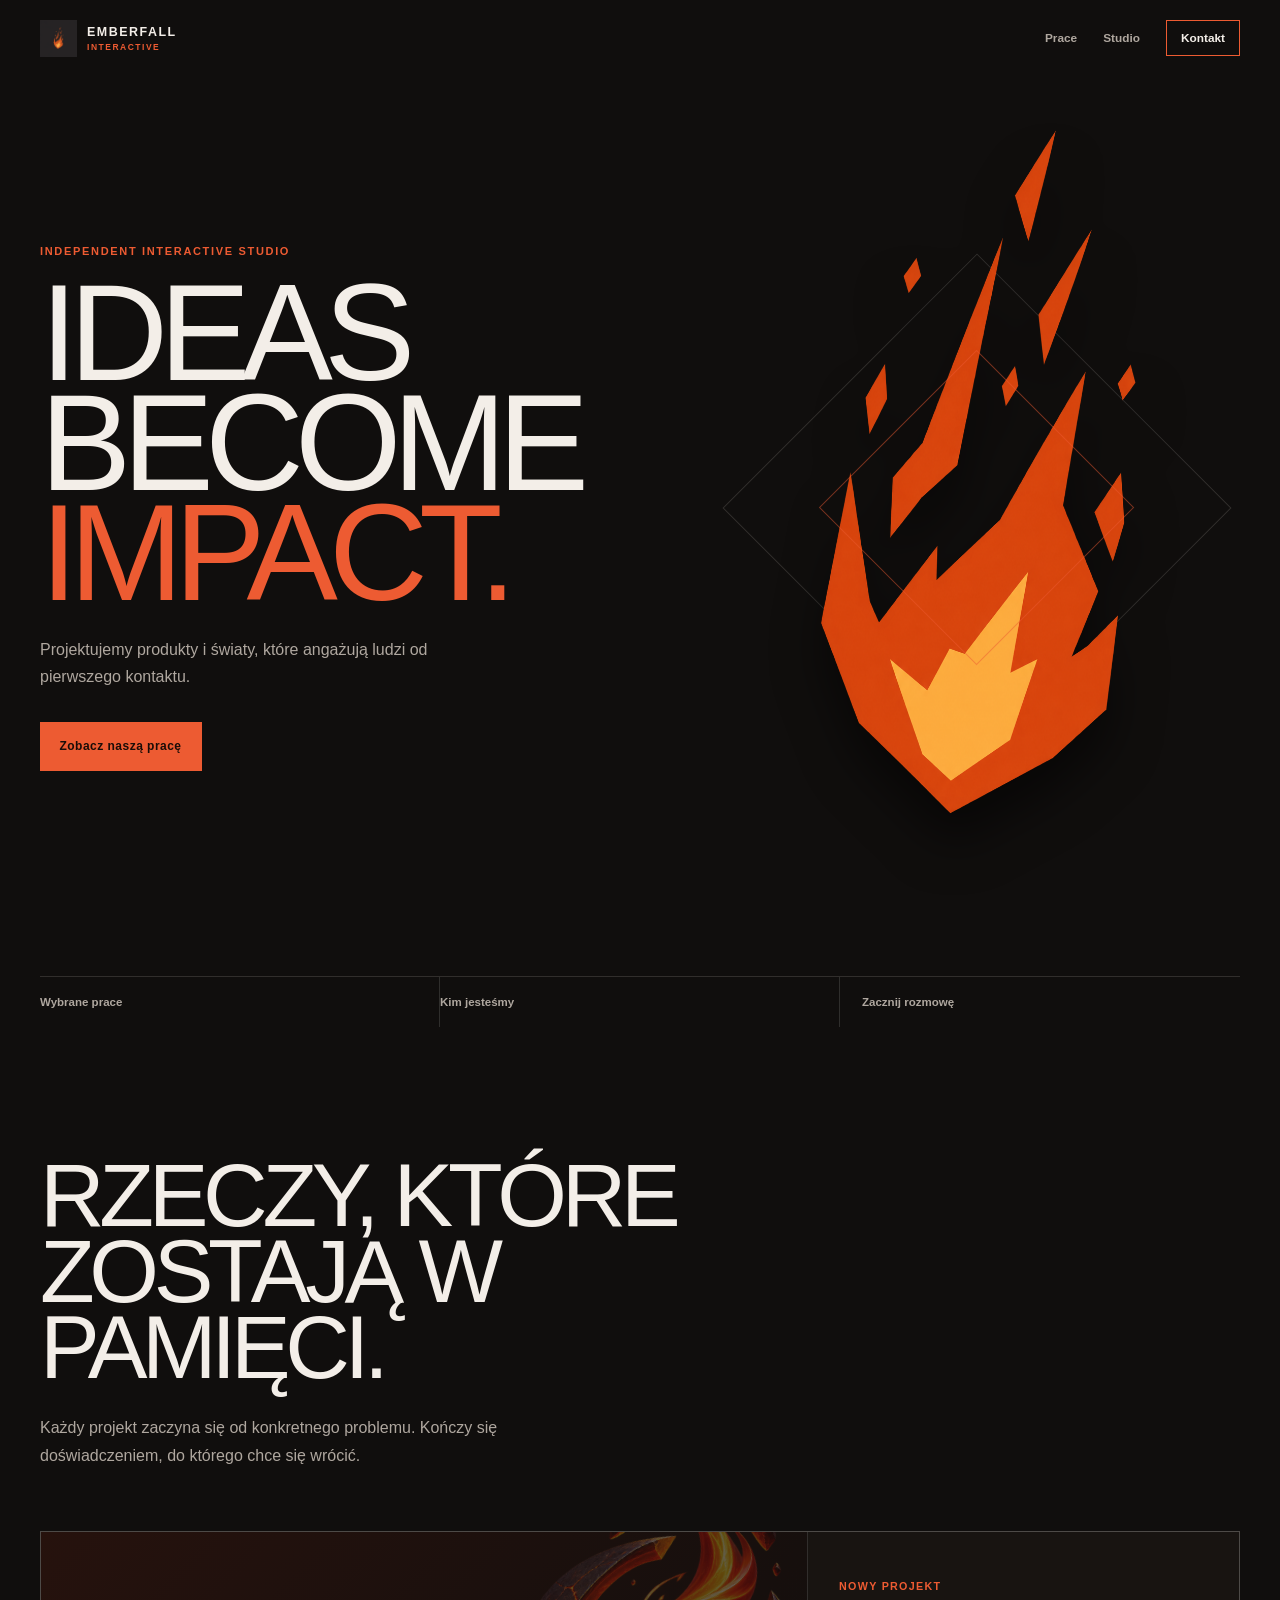
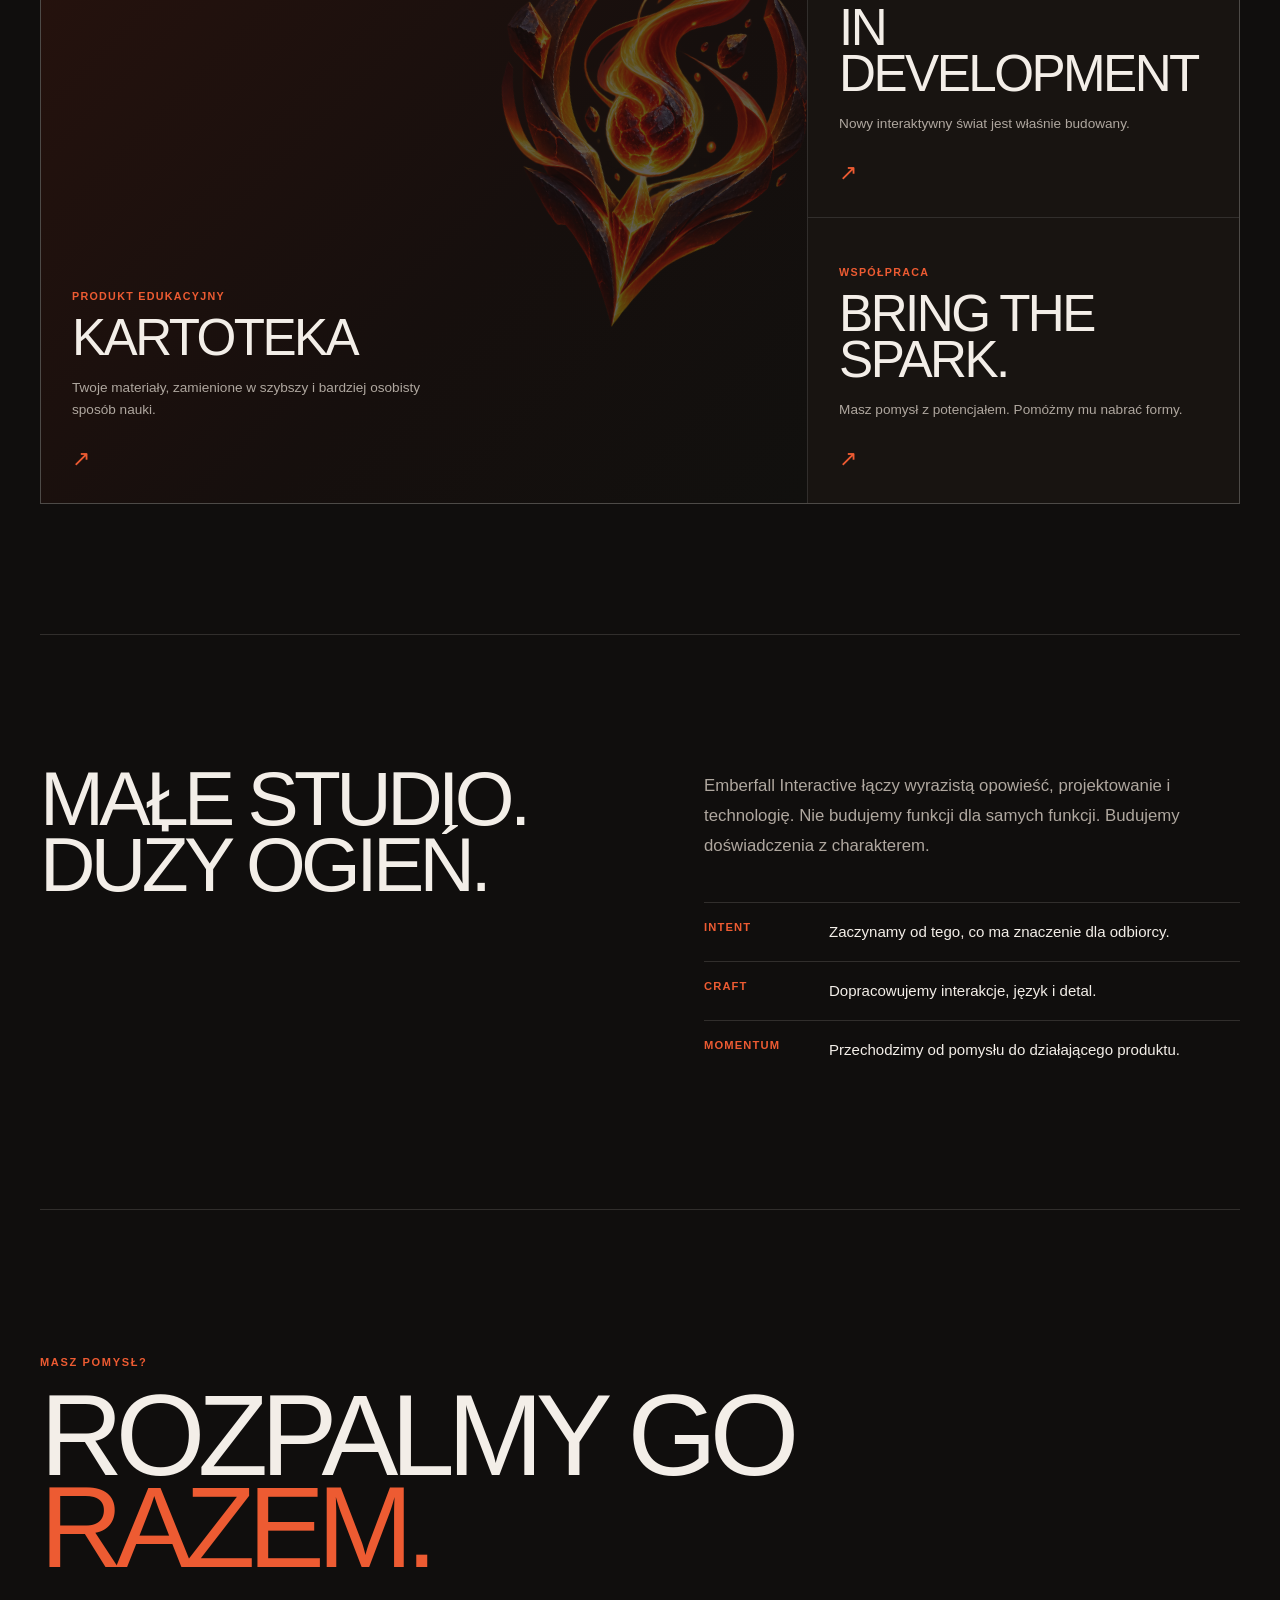
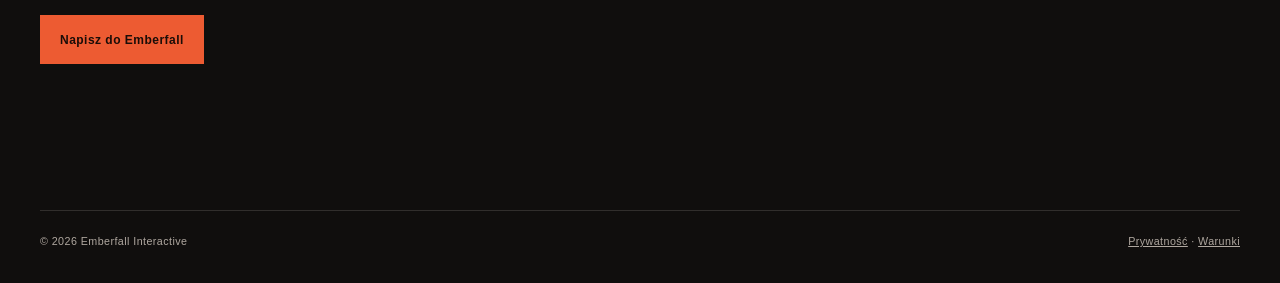
==== index.html @ d1131385 "Initial Emberfall Interactive landing page" ====
<!doctype html>
<html lang="pl">
<head>
  <meta charset="utf-8">
  <meta name="viewport" content="width=device-width, initial-scale=1">
  <meta name="theme-color" content="#100e0d">
  <meta name="description" content="Emberfall Interactive tworzy wyraziste produkty i interaktywne światy.">
  <title>Emberfall Interactive | Studio interaktywne</title>
  <link rel="icon" href="assets/emberfall-logo-clean.png">
  <style>
    :root{--canvas:#100e0d;--surface:#181411;--ink:#f3eee8;--quiet:#afa79f;--ember:#ed5b32;--line:rgba(243,238,232,.14);--display:Impact,"Arial Narrow",Arial,sans-serif;--body:Arial,Helvetica,sans-serif}*{box-sizing:border-box}html{scroll-behavior:smooth}body{margin:0;background:var(--canvas);color:var(--ink);font-family:var(--body);overflow-x:hidden}a{color:inherit}.shell{width:min(1200px,calc(100% - 48px));margin-inline:auto}.skip{position:absolute;left:-999px}.skip:focus{left:20px;top:20px;z-index:5;background:var(--ink);color:var(--canvas);padding:12px}
    .site-header{height:76px;display:flex;align-items:center;justify-content:space-between}.brand{display:flex;align-items:center;gap:10px;text-decoration:none;font-size:.78rem;font-weight:800;letter-spacing:.12em}.brand img{height:37px;width:37px;object-fit:contain;mix-blend-mode:screen}.brand small{display:block;color:var(--ember);font-size:.53rem;letter-spacing:.18em;margin-top:3px}.nav{display:flex;align-items:center;gap:26px}.nav a{font-size:.74rem;font-weight:700;text-decoration:none;color:var(--quiet)}.nav .contact-link{color:var(--ink);border:1px solid var(--ember);padding:10px 14px;transition:background .2s,color .2s}.nav .contact-link:hover{background:var(--ember);color:var(--canvas)}
    .hero{min-height:calc(100dvh - 76px);display:grid;grid-template-columns:1.1fr .9fr;gap:30px;align-items:center;padding:42px 0 78px}.kicker{font-size:.69rem;letter-spacing:.15em;text-transform:uppercase;color:var(--ember);font-weight:800;margin:0 0 21px}.hero h1{font:400 clamp(4.4rem,10.7vw,9.9rem)/.8 var(--display);letter-spacing:-.065em;text-transform:uppercase;margin:0;max-width:800px}.hero h1 span{color:var(--ember);display:block}.hero-copy{max-width:410px;color:var(--quiet);font-size:1rem;line-height:1.7;margin:29px 0 0}.button{display:inline-flex;align-items:center;justify-content:center;min-height:49px;margin-top:31px;padding:0 20px;background:var(--ember);color:#1a0d08;text-decoration:none;font-size:.75rem;font-weight:800;letter-spacing:.04em;transition:transform .2s,background .2s}.button:hover{background:#ff744a;transform:translateY(-2px)}.button:active{transform:translateY(1px)}
    .hero-mark{position:relative;min-height:520px;display:grid;place-items:center}.hero-mark:before,.hero-mark:after{content:"";position:absolute;border:1px solid var(--line);width:68%;aspect-ratio:1;transform:rotate(45deg)}.hero-mark:after{width:42%;border-color:rgba(237,91,50,.48)}.hero-mark img{position:relative;width:min(100%,520px);filter:drop-shadow(0 32px 24px rgba(0,0,0,.5));animation:lift 5s ease-in-out infinite}.index{border-top:1px solid var(--line);display:grid;grid-template-columns:repeat(3,1fr)}.index a{padding:19px 0;text-decoration:none;color:var(--quiet);font-size:.72rem;font-weight:700;border-right:1px solid var(--line);transition:color .2s}.index a:last-child{border:0;padding-left:22px}.index a:hover{color:var(--ember)}
    section{padding:130px 0}.heading{max-width:760px}.heading h2{font:400 clamp(3.5rem,7vw,7.3rem)/.85 var(--display);letter-spacing:-.06em;text-transform:uppercase;margin:0}.heading p{color:var(--quiet);font-size:1rem;line-height:1.7;max-width:480px;margin:29px 0 0}.work-grid{display:grid;grid-template-columns:1.28fr .72fr;gap:1px;background:var(--line);margin-top:62px;border:1px solid var(--line)}.project{background:var(--surface);min-height:285px;padding:31px;display:flex;flex-direction:column;justify-content:flex-end;text-decoration:none;transition:background .28s,color .28s}.project:first-child{min-height:570px;background:linear-gradient(135deg,#26120d 0%,#160f0d 58%,#11100e 100%);grid-row:span 2;position:relative;overflow:hidden}.project:first-child:before{content:"";position:absolute;width:520px;height:520px;right:-110px;top:-100px;background:url('assets/emberfall-mark.png') center/contain no-repeat;opacity:.32;transform:rotate(11deg)}.project:hover{background:#2a1711}.project>*{position:relative}.project-type{font-size:.67rem;text-transform:uppercase;letter-spacing:.12em;color:var(--ember);font-weight:800}.project h3{font:400 clamp(2.1rem,4vw,4.4rem)/.9 var(--display);letter-spacing:-.05em;text-transform:uppercase;margin:13px 0 0}.project p{max-width:360px;color:var(--quiet);line-height:1.6;font-size:.85rem;margin:16px 0 0}.project .arrow{color:var(--ember);font-size:1.4rem;margin-top:24px}
    .studio{border-top:1px solid var(--line);border-bottom:1px solid var(--line);display:grid;grid-template-columns:1fr 1fr;gap:10vw;align-items:start}.studio h2{font:400 clamp(3.2rem,6vw,6.4rem)/.86 var(--display);letter-spacing:-.06em;text-transform:uppercase;margin:0}.studio-copy{color:var(--quiet);font-size:1.05rem;line-height:1.78;margin:6px 0 42px}.principles{display:grid;gap:0}.principle{border-top:1px solid var(--line);padding:18px 0;display:grid;grid-template-columns:105px 1fr;gap:20px}.principle strong{color:var(--ember);font-size:.7rem;letter-spacing:.1em;text-transform:uppercase}.principle span{font-size:.94rem;line-height:1.45}.contact{padding:146px 0;text-align:left}.contact h2{font:400 clamp(4rem,9vw,9rem)/.8 var(--display);letter-spacing:-.065em;text-transform:uppercase;max-width:960px;margin:0}.contact h2 span{color:var(--ember)}.contact .button{margin-top:42px}.footer{border-top:1px solid var(--line);display:flex;justify-content:space-between;gap:20px;padding:24px 0 36px;color:var(--quiet);font-size:.67rem;letter-spacing:.04em}
    .reveal{opacity:0;transform:translateY(20px);animation:reveal .7s cubic-bezier(.16,1,.3,1) forwards}.reveal.delay{animation-delay:.14s}.reveal.delay-2{animation-delay:.28s}@keyframes reveal{to{opacity:1;transform:none}}@keyframes lift{50%{transform:translateY(-13px)}}@media(prefers-reduced-motion:reduce){html{scroll-behavior:auto}.reveal{animation:none;opacity:1;transform:none}.hero-mark img{animation:none}.button,.project,.nav .contact-link{transition:none}}@media(max-width:760px){.shell{width:min(100% - 32px,1200px)}.nav a:not(.contact-link){display:none}.site-header{height:70px}.hero{grid-template-columns:1fr;padding:42px 0 54px}.hero h1{font-size:clamp(4.3rem,22vw,6.4rem)}.hero-mark{min-height:340px;grid-row:1}.hero-mark img{width:295px}.index{grid-template-columns:1fr}.index a{border-right:0;border-bottom:1px solid var(--line);padding:14px 0}.index a:last-child{padding-left:0;border-bottom:0}.work-grid,.studio{grid-template-columns:1fr}.project:first-child{min-height:420px;grid-row:auto}.project{min-height:270px}section{padding:82px 0}.heading h2{font-size:clamp(3.4rem,17vw,5.5rem)}.studio{gap:44px}.contact{padding:96px 0}.footer{flex-direction:column}.principle{grid-template-columns:88px 1fr;gap:12px}}
  </style>
</head>
<body>
  <a class="skip" href="#main">Przejdź do treści</a>
  <header class="shell site-header"><a class="brand" href="#top"><img src="assets/emberfall-logo-clean.png" alt="Emberfall Interactive"><span>EMBERFALL<small>INTERACTIVE</small></span></a><nav class="nav" aria-label="Główna nawigacja"><a href="#work">Prace</a><a href="#studio">Studio</a><a class="contact-link" href="#contact">Kontakt</a></nav></header>
  <main id="main">
    <div class="shell hero" id="top"><div><p class="kicker reveal">Independent interactive studio</p><h1 class="reveal delay">Ideas<br>become<span>impact.</span></h1><p class="hero-copy reveal delay-2">Projektujemy produkty i światy, które angażują ludzi od pierwszego kontaktu.</p><a class="button reveal delay-2" href="#work">Zobacz naszą pracę</a></div><div class="hero-mark" aria-hidden="true"><img src="assets/emberfall-logo-glow.png" alt=""></div></div>
    <nav class="shell index" aria-label="Skróty strony"><a href="#work">Wybrane prace</a><a href="#studio">Kim jesteśmy</a><a href="#contact">Zacznij rozmowę</a></nav>
    <section class="shell" id="work"><div class="heading"><h2>Rzeczy, które zostają w pamięci.</h2><p>Każdy projekt zaczyna się od konkretnego problemu. Kończy się doświadczeniem, do którego chce się wrócić.</p></div><div class="work-grid"><a class="project" href="https://github.com/Emberfall-Interactive/Kartoteka" target="_blank" rel="noreferrer"><span class="project-type">Produkt edukacyjny</span><h3>Kartoteka</h3><p>Twoje materiały, zamienione w szybszy i bardziej osobisty sposób nauki.</p><span class="arrow" aria-hidden="true">↗</span></a><a class="project" href="#contact"><span class="project-type">Nowy projekt</span><h3>In development</h3><p>Nowy interaktywny świat jest właśnie budowany.</p><span class="arrow" aria-hidden="true">↗</span></a><a class="project" href="#contact"><span class="project-type">Współpraca</span><h3>Bring the spark.</h3><p>Masz pomysł z potencjałem. Pomóżmy mu nabrać formy.</p><span class="arrow" aria-hidden="true">↗</span></a></div></section>
    <section class="shell studio" id="studio"><h2>Małe studio.<br>Duży ogień.</h2><div><p class="studio-copy">Emberfall Interactive łączy wyrazistą opowieść, projektowanie i technologię. Nie budujemy funkcji dla samych funkcji. Budujemy doświadczenia z charakterem.</p><div class="principles"><div class="principle"><strong>Intent</strong><span>Zaczynamy od tego, co ma znaczenie dla odbiorcy.</span></div><div class="principle"><strong>Craft</strong><span>Dopracowujemy interakcje, język i detal.</span></div><div class="principle"><strong>Momentum</strong><span>Przechodzimy od pomysłu do działającego produktu.</span></div></div></div></section>
    <section class="shell contact" id="contact"><p class="kicker">Masz pomysł?</p><h2>Rozpalmy go <span>razem.</span></h2><a class="button" href="mailto:hello@emberfallinteractive.com">Napisz do Emberfall</a></section>
  </main>
  <footer class="shell footer"><span>© 2026 Emberfall Interactive</span><span><a href="/privacy.html">Prywatność</a> · <a href="/terms.html">Warunki</a></span></footer>
</body>
</html>
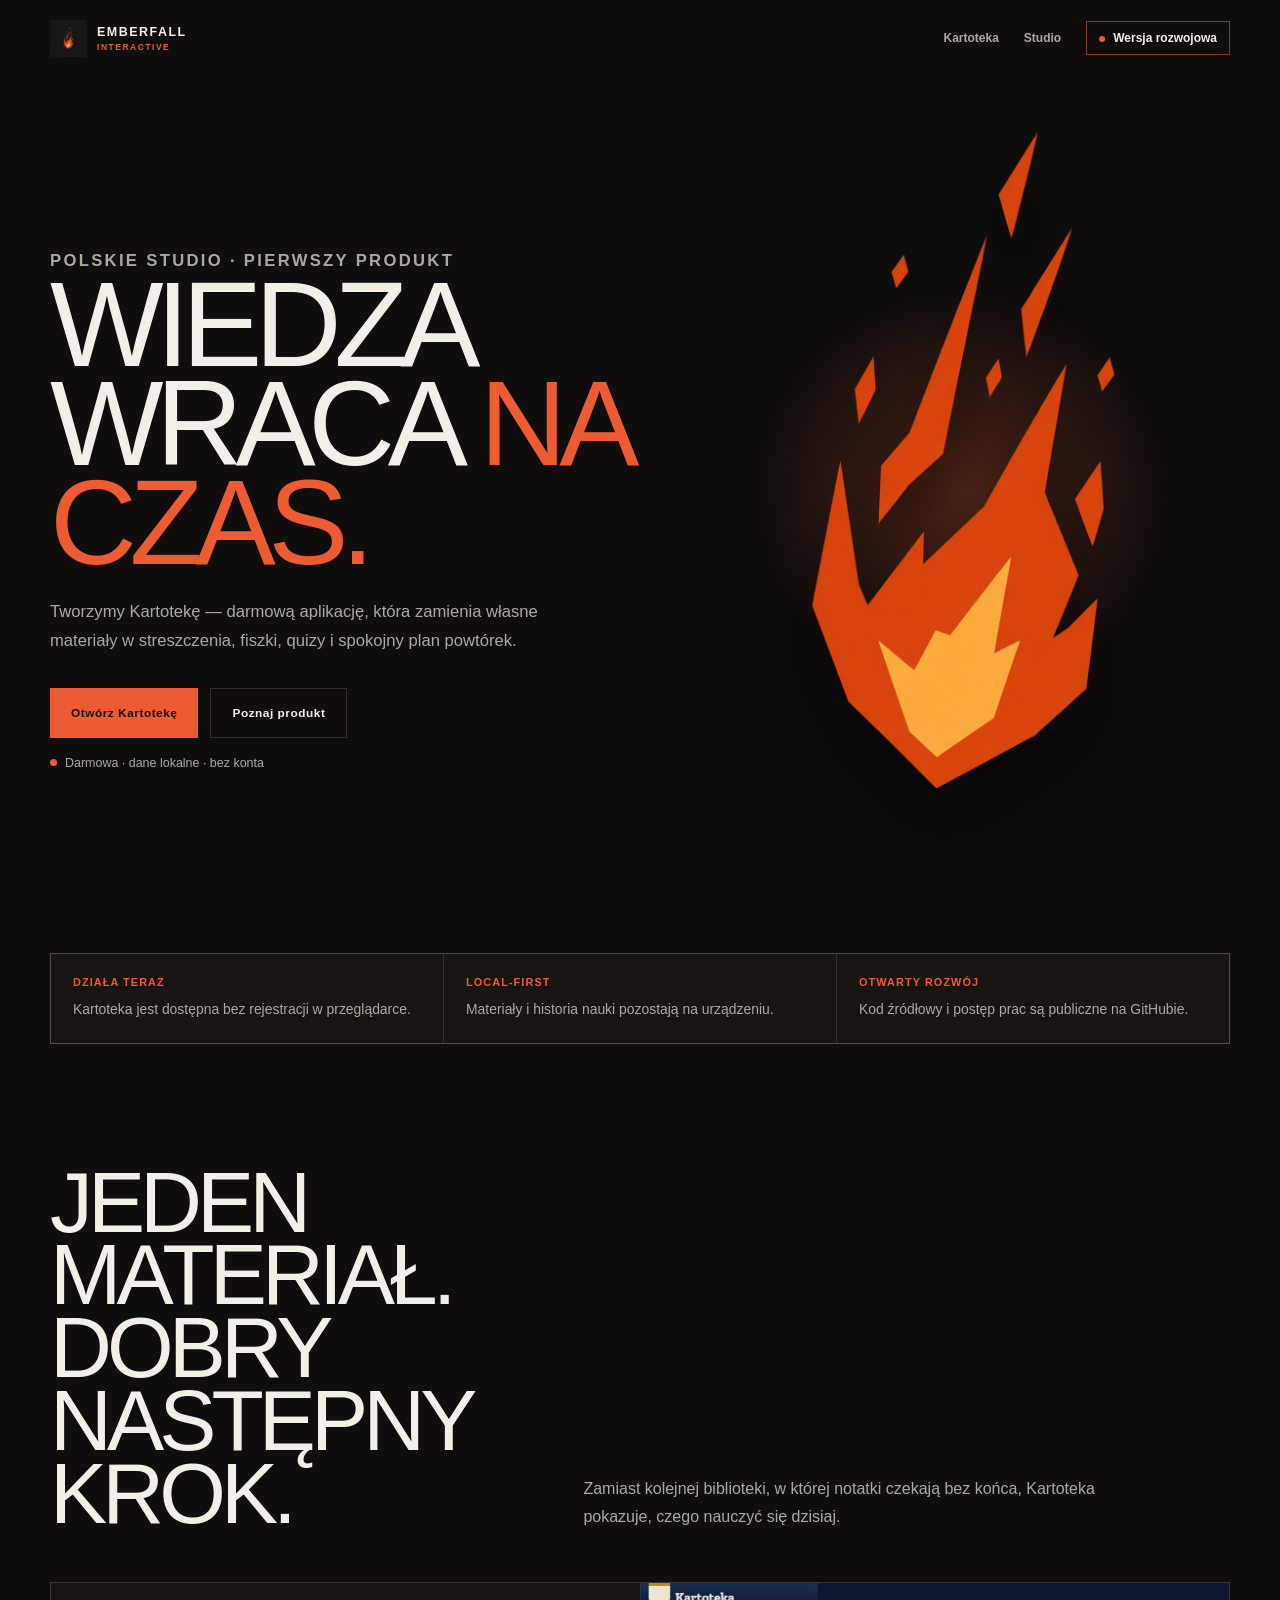
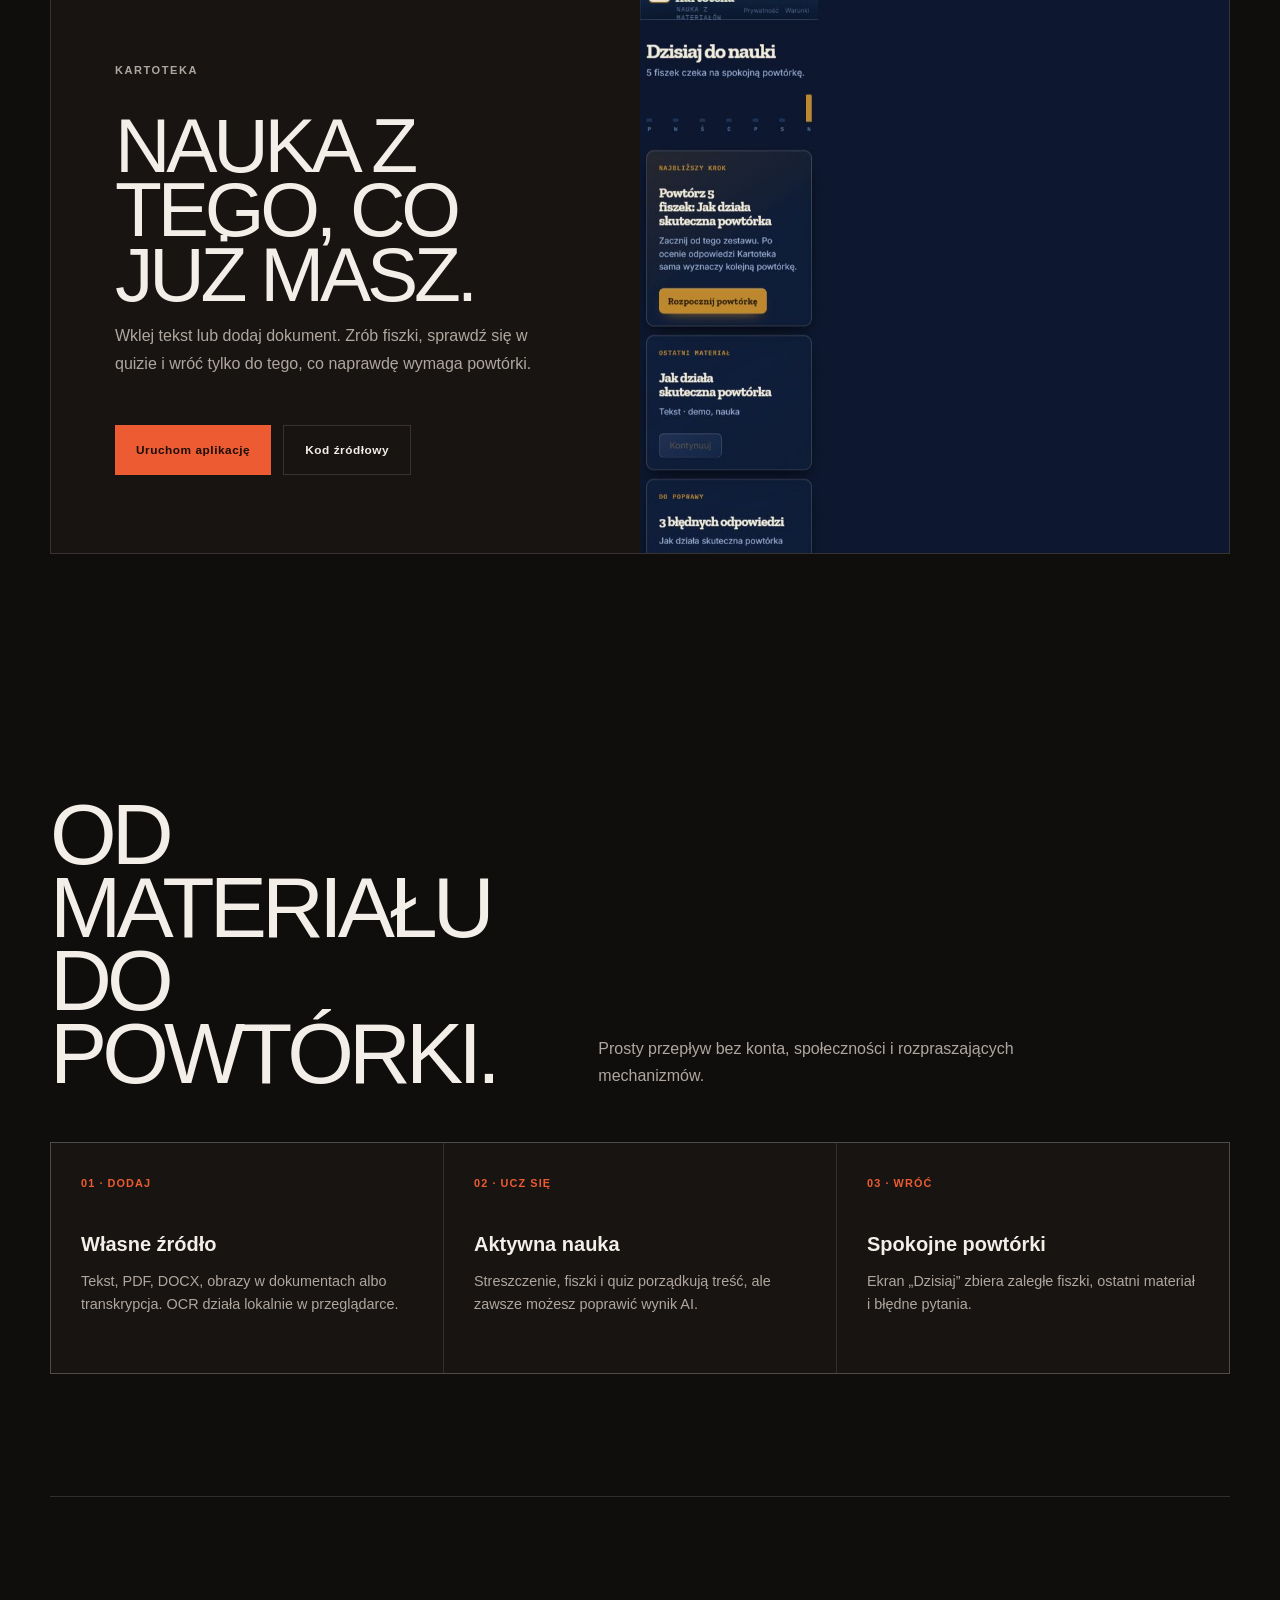
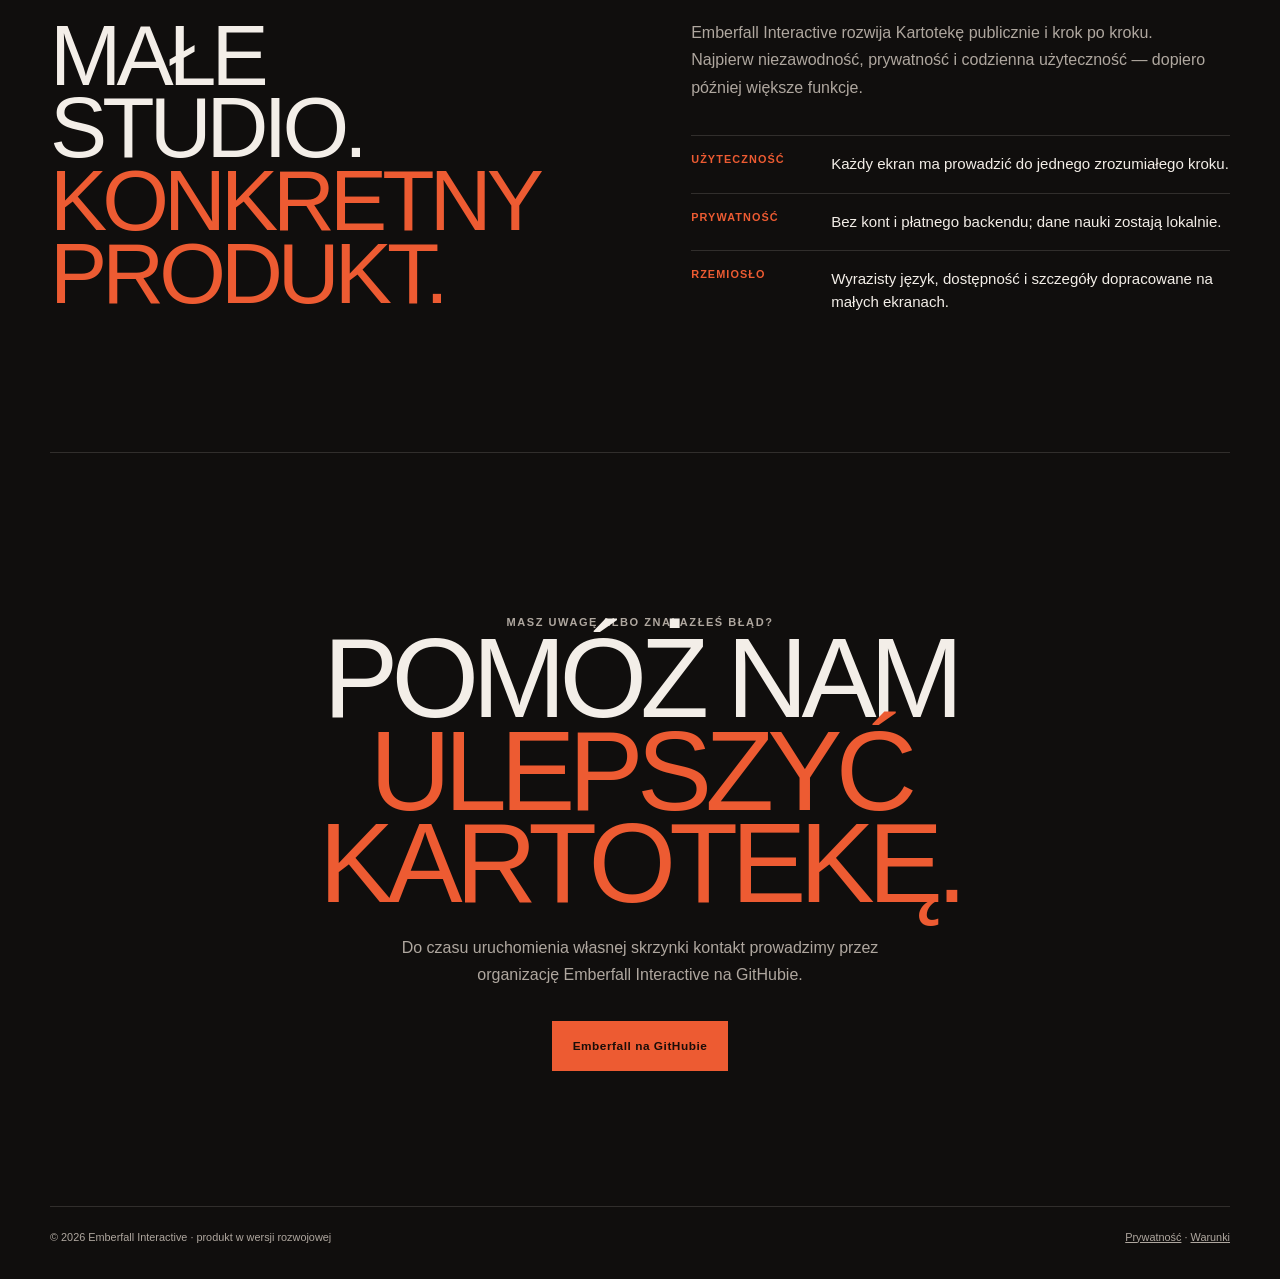
==== commit f8f3e429: "feat: present Kartoteka as the flagship product" ====
--- a/index.html
+++ b/index.html
@@ -1,32 +1,23 @@
 <!doctype html>
 <html lang="pl">
 <head>
-  <meta charset="utf-8">
-  <meta name="viewport" content="width=device-width, initial-scale=1">
-  <meta name="theme-color" content="#100e0d">
-  <meta name="description" content="Emberfall Interactive tworzy wyraziste produkty i interaktywne światy.">
-  <title>Emberfall Interactive | Studio interaktywne</title>
-  <link rel="icon" href="assets/emberfall-logo-clean.png">
-  <style>
-    :root{--canvas:#100e0d;--surface:#181411;--ink:#f3eee8;--quiet:#afa79f;--ember:#ed5b32;--line:rgba(243,238,232,.14);--display:Impact,"Arial Narrow",Arial,sans-serif;--body:Arial,Helvetica,sans-serif}*{box-sizing:border-box}html{scroll-behavior:smooth}body{margin:0;background:var(--canvas);color:var(--ink);font-family:var(--body);overflow-x:hidden}a{color:inherit}.shell{width:min(1200px,calc(100% - 48px));margin-inline:auto}.skip{position:absolute;left:-999px}.skip:focus{left:20px;top:20px;z-index:5;background:var(--ink);color:var(--canvas);padding:12px}
-    .site-header{height:76px;display:flex;align-items:center;justify-content:space-between}.brand{display:flex;align-items:center;gap:10px;text-decoration:none;font-size:.78rem;font-weight:800;letter-spacing:.12em}.brand img{height:37px;width:37px;object-fit:contain;mix-blend-mode:screen}.brand small{display:block;color:var(--ember);font-size:.53rem;letter-spacing:.18em;margin-top:3px}.nav{display:flex;align-items:center;gap:26px}.nav a{font-size:.74rem;font-weight:700;text-decoration:none;color:var(--quiet)}.nav .contact-link{color:var(--ink);border:1px solid var(--ember);padding:10px 14px;transition:background .2s,color .2s}.nav .contact-link:hover{background:var(--ember);color:var(--canvas)}
-    .hero{min-height:calc(100dvh - 76px);display:grid;grid-template-columns:1.1fr .9fr;gap:30px;align-items:center;padding:42px 0 78px}.kicker{font-size:.69rem;letter-spacing:.15em;text-transform:uppercase;color:var(--ember);font-weight:800;margin:0 0 21px}.hero h1{font:400 clamp(4.4rem,10.7vw,9.9rem)/.8 var(--display);letter-spacing:-.065em;text-transform:uppercase;margin:0;max-width:800px}.hero h1 span{color:var(--ember);display:block}.hero-copy{max-width:410px;color:var(--quiet);font-size:1rem;line-height:1.7;margin:29px 0 0}.button{display:inline-flex;align-items:center;justify-content:center;min-height:49px;margin-top:31px;padding:0 20px;background:var(--ember);color:#1a0d08;text-decoration:none;font-size:.75rem;font-weight:800;letter-spacing:.04em;transition:transform .2s,background .2s}.button:hover{background:#ff744a;transform:translateY(-2px)}.button:active{transform:translateY(1px)}
-    .hero-mark{position:relative;min-height:520px;display:grid;place-items:center}.hero-mark:before,.hero-mark:after{content:"";position:absolute;border:1px solid var(--line);width:68%;aspect-ratio:1;transform:rotate(45deg)}.hero-mark:after{width:42%;border-color:rgba(237,91,50,.48)}.hero-mark img{position:relative;width:min(100%,520px);filter:drop-shadow(0 32px 24px rgba(0,0,0,.5));animation:lift 5s ease-in-out infinite}.index{border-top:1px solid var(--line);display:grid;grid-template-columns:repeat(3,1fr)}.index a{padding:19px 0;text-decoration:none;color:var(--quiet);font-size:.72rem;font-weight:700;border-right:1px solid var(--line);transition:color .2s}.index a:last-child{border:0;padding-left:22px}.index a:hover{color:var(--ember)}
-    section{padding:130px 0}.heading{max-width:760px}.heading h2{font:400 clamp(3.5rem,7vw,7.3rem)/.85 var(--display);letter-spacing:-.06em;text-transform:uppercase;margin:0}.heading p{color:var(--quiet);font-size:1rem;line-height:1.7;max-width:480px;margin:29px 0 0}.work-grid{display:grid;grid-template-columns:1.28fr .72fr;gap:1px;background:var(--line);margin-top:62px;border:1px solid var(--line)}.project{background:var(--surface);min-height:285px;padding:31px;display:flex;flex-direction:column;justify-content:flex-end;text-decoration:none;transition:background .28s,color .28s}.project:first-child{min-height:570px;background:linear-gradient(135deg,#26120d 0%,#160f0d 58%,#11100e 100%);grid-row:span 2;position:relative;overflow:hidden}.project:first-child:before{content:"";position:absolute;width:520px;height:520px;right:-110px;top:-100px;background:url('assets/emberfall-mark.png') center/contain no-repeat;opacity:.32;transform:rotate(11deg)}.project:hover{background:#2a1711}.project>*{position:relative}.project-type{font-size:.67rem;text-transform:uppercase;letter-spacing:.12em;color:var(--ember);font-weight:800}.project h3{font:400 clamp(2.1rem,4vw,4.4rem)/.9 var(--display);letter-spacing:-.05em;text-transform:uppercase;margin:13px 0 0}.project p{max-width:360px;color:var(--quiet);line-height:1.6;font-size:.85rem;margin:16px 0 0}.project .arrow{color:var(--ember);font-size:1.4rem;margin-top:24px}
-    .studio{border-top:1px solid var(--line);border-bottom:1px solid var(--line);display:grid;grid-template-columns:1fr 1fr;gap:10vw;align-items:start}.studio h2{font:400 clamp(3.2rem,6vw,6.4rem)/.86 var(--display);letter-spacing:-.06em;text-transform:uppercase;margin:0}.studio-copy{color:var(--quiet);font-size:1.05rem;line-height:1.78;margin:6px 0 42px}.principles{display:grid;gap:0}.principle{border-top:1px solid var(--line);padding:18px 0;display:grid;grid-template-columns:105px 1fr;gap:20px}.principle strong{color:var(--ember);font-size:.7rem;letter-spacing:.1em;text-transform:uppercase}.principle span{font-size:.94rem;line-height:1.45}.contact{padding:146px 0;text-align:left}.contact h2{font:400 clamp(4rem,9vw,9rem)/.8 var(--display);letter-spacing:-.065em;text-transform:uppercase;max-width:960px;margin:0}.contact h2 span{color:var(--ember)}.contact .button{margin-top:42px}.footer{border-top:1px solid var(--line);display:flex;justify-content:space-between;gap:20px;padding:24px 0 36px;color:var(--quiet);font-size:.67rem;letter-spacing:.04em}
-    .reveal{opacity:0;transform:translateY(20px);animation:reveal .7s cubic-bezier(.16,1,.3,1) forwards}.reveal.delay{animation-delay:.14s}.reveal.delay-2{animation-delay:.28s}@keyframes reveal{to{opacity:1;transform:none}}@keyframes lift{50%{transform:translateY(-13px)}}@media(prefers-reduced-motion:reduce){html{scroll-behavior:auto}.reveal{animation:none;opacity:1;transform:none}.hero-mark img{animation:none}.button,.project,.nav .contact-link{transition:none}}@media(max-width:760px){.shell{width:min(100% - 32px,1200px)}.nav a:not(.contact-link){display:none}.site-header{height:70px}.hero{grid-template-columns:1fr;padding:42px 0 54px}.hero h1{font-size:clamp(4.3rem,22vw,6.4rem)}.hero-mark{min-height:340px;grid-row:1}.hero-mark img{width:295px}.index{grid-template-columns:1fr}.index a{border-right:0;border-bottom:1px solid var(--line);padding:14px 0}.index a:last-child{padding-left:0;border-bottom:0}.work-grid,.studio{grid-template-columns:1fr}.project:first-child{min-height:420px;grid-row:auto}.project{min-height:270px}section{padding:82px 0}.heading h2{font-size:clamp(3.4rem,17vw,5.5rem)}.studio{gap:44px}.contact{padding:96px 0}.footer{flex-direction:column}.principle{grid-template-columns:88px 1fr;gap:12px}}
-  </style>
+  <meta charset="utf-8"><meta name="viewport" content="width=device-width,initial-scale=1"><meta name="theme-color" content="#100e0d">
+  <meta name="description" content="Emberfall Interactive tworzy Kartotekę — darmową, lokalną aplikację do nauki z własnych materiałów.">
+  <link rel="canonical" href="https://emberfall-interactive.vercel.app/">
+  <meta property="og:type" content="website"><meta property="og:locale" content="pl_PL"><meta property="og:site_name" content="Emberfall Interactive"><meta property="og:title" content="Emberfall Interactive — tworzymy Kartotekę"><meta property="og:description" content="Dodaj materiał, ucz się i wracaj do spokojnie zaplanowanych powtórek."><meta property="og:url" content="https://emberfall-interactive.vercel.app/"><meta property="og:image" content="https://emberfall-interactive.vercel.app/assets/kartoteka-dzisiaj.png"><meta name="twitter:card" content="summary_large_image">
+  <title>Emberfall Interactive — twórcy Kartoteki</title><link rel="icon" href="/assets/emberfall-logo-clean.png"><link rel="stylesheet" href="/assets/site.css">
 </head>
 <body>
   <a class="skip" href="#main">Przejdź do treści</a>
-  <header class="shell site-header"><a class="brand" href="#top"><img src="assets/emberfall-logo-clean.png" alt="Emberfall Interactive"><span>EMBERFALL<small>INTERACTIVE</small></span></a><nav class="nav" aria-label="Główna nawigacja"><a href="#work">Prace</a><a href="#studio">Studio</a><a class="contact-link" href="#contact">Kontakt</a></nav></header>
+  <header class="shell header"><a class="brand" href="/"><img src="/assets/emberfall-logo-clean.png" alt=""><span>EMBERFALL<small>INTERACTIVE</small></span></a><nav class="nav" aria-label="Główna nawigacja"><a href="#produkt">Kartoteka</a><a href="#studio">Studio</a><a class="status" href="/kartoteka.html">Wersja rozwojowa</a></nav></header>
   <main id="main">
-    <div class="shell hero" id="top"><div><p class="kicker reveal">Independent interactive studio</p><h1 class="reveal delay">Ideas<br>become<span>impact.</span></h1><p class="hero-copy reveal delay-2">Projektujemy produkty i światy, które angażują ludzi od pierwszego kontaktu.</p><a class="button reveal delay-2" href="#work">Zobacz naszą pracę</a></div><div class="hero-mark" aria-hidden="true"><img src="assets/emberfall-logo-glow.png" alt=""></div></div>
-    <nav class="shell index" aria-label="Skróty strony"><a href="#work">Wybrane prace</a><a href="#studio">Kim jesteśmy</a><a href="#contact">Zacznij rozmowę</a></nav>
-    <section class="shell" id="work"><div class="heading"><h2>Rzeczy, które zostają w pamięci.</h2><p>Każdy projekt zaczyna się od konkretnego problemu. Kończy się doświadczeniem, do którego chce się wrócić.</p></div><div class="work-grid"><a class="project" href="https://github.com/Emberfall-Interactive/Kartoteka" target="_blank" rel="noreferrer"><span class="project-type">Produkt edukacyjny</span><h3>Kartoteka</h3><p>Twoje materiały, zamienione w szybszy i bardziej osobisty sposób nauki.</p><span class="arrow" aria-hidden="true">↗</span></a><a class="project" href="#contact"><span class="project-type">Nowy projekt</span><h3>In development</h3><p>Nowy interaktywny świat jest właśnie budowany.</p><span class="arrow" aria-hidden="true">↗</span></a><a class="project" href="#contact"><span class="project-type">Współpraca</span><h3>Bring the spark.</h3><p>Masz pomysł z potencjałem. Pomóżmy mu nabrać formy.</p><span class="arrow" aria-hidden="true">↗</span></a></div></section>
-    <section class="shell studio" id="studio"><h2>Małe studio.<br>Duży ogień.</h2><div><p class="studio-copy">Emberfall Interactive łączy wyrazistą opowieść, projektowanie i technologię. Nie budujemy funkcji dla samych funkcji. Budujemy doświadczenia z charakterem.</p><div class="principles"><div class="principle"><strong>Intent</strong><span>Zaczynamy od tego, co ma znaczenie dla odbiorcy.</span></div><div class="principle"><strong>Craft</strong><span>Dopracowujemy interakcje, język i detal.</span></div><div class="principle"><strong>Momentum</strong><span>Przechodzimy od pomysłu do działającego produktu.</span></div></div></div></section>
-    <section class="shell contact" id="contact"><p class="kicker">Masz pomysł?</p><h2>Rozpalmy go <span>razem.</span></h2><a class="button" href="mailto:hello@emberfallinteractive.com">Napisz do Emberfall</a></section>
+    <section class="shell hero"><div><p class="eyebrow">Polskie studio · pierwszy produkt</p><h1>Wiedza<br>wraca <span>na czas.</span></h1><p>Tworzymy Kartotekę — darmową aplikację, która zamienia własne materiały w streszczenia, fiszki, quizy i spokojny plan powtórek.</p><div class="actions"><a class="button" href="https://kartoteka-nine.vercel.app/">Otwórz Kartotekę</a><a class="button secondary" href="/kartoteka.html">Poznaj produkt</a></div><span class="note">Darmowa · dane lokalne · bez konta</span></div><div class="hero-art" aria-hidden="true"><img src="/assets/emberfall-logo-glow.png" alt=""></div></section>
+    <div class="shell facts" aria-label="Status produktu"><div class="fact"><strong>Działa teraz</strong><span>Kartoteka jest dostępna bez rejestracji w przeglądarce.</span></div><div class="fact"><strong>Local-first</strong><span>Materiały i historia nauki pozostają na urządzeniu.</span></div><div class="fact"><strong>Otwarty rozwój</strong><span>Kod źródłowy i postęp prac są publiczne na GitHubie.</span></div></div>
+    <section class="shell section" id="produkt"><div class="section-head"><h2>Jeden materiał.<br>Dobry następny krok.</h2><p>Zamiast kolejnej biblioteki, w której notatki czekają bez końca, Kartoteka pokazuje, czego nauczyć się dzisiaj.</p></div><article class="product-card"><div class="product-copy"><p class="eyebrow">Kartoteka</p><h3>Nauka z tego, co już masz.</h3><p>Wklej tekst lub dodaj dokument. Zrób fiszki, sprawdź się w quizie i wróć tylko do tego, co naprawdę wymaga powtórki.</p><div class="actions"><a class="button" href="https://kartoteka-nine.vercel.app/">Uruchom aplikację</a><a class="button secondary" href="https://github.com/Emberfall-Interactive/Kartoteka" target="_blank" rel="noreferrer">Kod źródłowy</a></div></div><div class="product-shot"><img src="/assets/kartoteka-dzisiaj.png" alt="Ekran Dzisiaj w aplikacji Kartoteka"></div></article></section>
+    <section class="shell section"><div class="section-head"><h2>Od materiału<br>do powtórki.</h2><p>Prosty przepływ bez konta, społeczności i rozpraszających mechanizmów.</p></div><div class="flow"><article><strong>01 · Dodaj</strong><h3>Własne źródło</h3><p>Tekst, PDF, DOCX, obrazy w dokumentach albo transkrypcja. OCR działa lokalnie w przeglądarce.</p></article><article><strong>02 · Ucz się</strong><h3>Aktywna nauka</h3><p>Streszczenie, fiszki i quiz porządkują treść, ale zawsze możesz poprawić wynik AI.</p></article><article><strong>03 · Wróć</strong><h3>Spokojne powtórki</h3><p>Ekran „Dzisiaj” zbiera zaległe fiszki, ostatni materiał i błędne pytania.</p></article></div></section>
+    <section class="shell section story" id="studio"><h2>Małe studio.<br><span class="accent">Konkretny produkt.</span></h2><div><p>Emberfall Interactive rozwija Kartotekę publicznie i krok po kroku. Najpierw niezawodność, prywatność i codzienna użyteczność — dopiero później większe funkcje.</p><div class="principles"><div class="principle"><strong>Użyteczność</strong><span>Każdy ekran ma prowadzić do jednego zrozumiałego kroku.</span></div><div class="principle"><strong>Prywatność</strong><span>Bez kont i płatnego backendu; dane nauki zostają lokalnie.</span></div><div class="principle"><strong>Rzemiosło</strong><span>Wyrazisty język, dostępność i szczegóły dopracowane na małych ekranach.</span></div></div></div></section>
+    <section class="shell contact"><p class="eyebrow">Masz uwagę albo znalazłeś błąd?</p><h2>Pomóż nam<br><span class="accent">ulepszyć Kartotekę.</span></h2><p>Do czasu uruchomienia własnej skrzynki kontakt prowadzimy przez organizację Emberfall Interactive na GitHubie.</p><div class="actions" style="justify-content:center"><a class="button" href="https://github.com/Emberfall-Interactive">Emberfall na GitHubie</a></div></section>
   </main>
-  <footer class="shell footer"><span>© 2026 Emberfall Interactive</span><span><a href="/privacy.html">Prywatność</a> · <a href="/terms.html">Warunki</a></span></footer>
+  <footer class="shell footer"><span>© 2026 Emberfall Interactive · produkt w wersji rozwojowej</span><span><a href="/privacy.html">Prywatność</a> · <a href="/terms.html">Warunki</a></span></footer>
 </body>
 </html>
--- a/assets/site.css
+++ b/assets/site.css
@@ -0,0 +1,2 @@
+:root{--bg:#100e0d;--surface:#181411;--surface-2:#211713;--ink:#f3eee8;--muted:#afa79f;--ember:#ed5b32;--ember-soft:#ffb15c;--line:rgba(243,238,232,.14);--display:Impact,"Arial Narrow",Arial,sans-serif;--body:Arial,Helvetica,sans-serif}*{box-sizing:border-box}html{scroll-behavior:smooth}body{margin:0;background:var(--bg);color:var(--ink);font-family:var(--body);overflow-x:hidden}a{color:inherit}.shell{width:min(1180px,calc(100% - 48px));margin-inline:auto}.skip{position:absolute;left:-999px}.skip:focus{left:20px;top:20px;z-index:20;background:var(--ink);color:var(--bg);padding:12px}.header{height:76px;display:flex;align-items:center;justify-content:space-between}.brand{display:flex;align-items:center;gap:10px;text-decoration:none;font-size:.78rem;font-weight:800;letter-spacing:.12em}.brand img{height:37px;width:37px;object-fit:contain}.brand small{display:block;color:var(--ember);font-size:.53rem;letter-spacing:.18em;margin-top:3px}.nav{display:flex;align-items:center;gap:25px}.nav a,.back{color:var(--muted);font-size:.75rem;font-weight:700;text-decoration:none}.nav a:hover,.back:hover{color:var(--ink)}.status{border:1px solid rgba(237,91,50,.55);padding:9px 12px;color:var(--ink)!important}.status:before{content:"";display:inline-block;width:6px;height:6px;background:var(--ember);border-radius:50%;margin-right:8px}.eyebrow{margin:0 0 20px;color:var(--ember);font-size:.69rem;font-weight:800;letter-spacing:.14em;text-transform:uppercase}.hero{min-height:calc(100dvh - 76px);display:grid;grid-template-columns:1.05fr .95fr;gap:52px;align-items:center;padding:44px 0 84px}.hero h1,.display{font:400 clamp(4.2rem,9.4vw,9rem)/.82 var(--display);letter-spacing:-.062em;text-transform:uppercase;margin:0}.hero h1 span,.accent{color:var(--ember)}.hero p{max-width:520px;color:var(--muted);font-size:1.04rem;line-height:1.72;margin:27px 0 0}.actions{display:flex;gap:12px;flex-wrap:wrap;margin-top:32px}.button{display:inline-flex;align-items:center;justify-content:center;min-height:50px;padding:0 21px;background:var(--ember);color:#1b0d08;text-decoration:none;font-size:.74rem;font-weight:800;letter-spacing:.045em;transition:transform .2s,background .2s}.button:hover{background:#ff744a;transform:translateY(-2px)}.button.secondary{background:transparent;color:var(--ink);border:1px solid var(--line)}.button.secondary:hover{background:var(--surface)}.hero-art{position:relative;display:grid;place-items:center;min-height:510px;isolation:isolate}.hero-art:before{content:"";position:absolute;width:80%;aspect-ratio:1;background:radial-gradient(circle,rgba(237,91,50,.3),transparent 68%);z-index:-1}.hero-art img{width:min(100%,500px);filter:drop-shadow(0 34px 28px rgba(0,0,0,.55))}.facts{display:grid;grid-template-columns:repeat(3,1fr);border:1px solid var(--line);background:var(--line);gap:1px;margin-top:-1px}.fact{background:var(--surface);padding:22px}.fact strong{display:block;color:var(--ember);font-size:.68rem;letter-spacing:.1em;text-transform:uppercase}.fact span{display:block;color:var(--muted);font-size:.87rem;line-height:1.55;margin-top:11px}.section{padding:122px 0}.section-head{display:grid;grid-template-columns:.8fr 1.2fr;gap:8vw;align-items:end;margin-bottom:52px}.section-head h2,.story h2{font:400 clamp(3.2rem,6.7vw,6.7rem)/.85 var(--display);letter-spacing:-.058em;text-transform:uppercase;margin:0}.section-head p,.story p{color:var(--muted);line-height:1.72;margin:0;max-width:520px}.product-card{display:grid;grid-template-columns:1fr 1fr;border:1px solid var(--line);background:var(--surface);overflow:hidden}.product-copy{padding:clamp(30px,5vw,68px);display:flex;flex-direction:column;justify-content:center}.product-copy h3{font:400 clamp(3.1rem,6vw,6rem)/.84 var(--display);letter-spacing:-.055em;text-transform:uppercase;margin:13px 0 0}.product-copy p{color:var(--muted);line-height:1.7;max-width:430px}.product-shot{min-height:570px;background:#0d1830;position:relative;overflow:hidden}.product-shot img{width:100%;height:100%;object-fit:cover;object-position:left top}.flow{display:grid;grid-template-columns:repeat(3,1fr);gap:1px;background:var(--line);border:1px solid var(--line)}.flow article{background:var(--surface);padding:30px;min-height:230px}.flow strong{color:var(--ember);font-size:.68rem;letter-spacing:.1em;text-transform:uppercase}.flow h3{font-size:1.25rem;margin:42px 0 10px}.flow p{color:var(--muted);font-size:.9rem;line-height:1.62}.story{border-block:1px solid var(--line);display:grid;grid-template-columns:1fr 1fr;gap:8vw;align-items:start}.principles{margin-top:34px}.principle{border-top:1px solid var(--line);padding:17px 0;display:grid;grid-template-columns:120px 1fr;gap:20px}.principle strong{color:var(--ember);font-size:.68rem;letter-spacing:.1em;text-transform:uppercase}.principle span{font-size:.94rem;line-height:1.5}.contact{text-align:center;padding:135px 0}.contact h2{font:400 clamp(3.8rem,8.8vw,8.7rem)/.82 var(--display);letter-spacing:-.06em;text-transform:uppercase;margin:0}.contact p{max-width:540px;margin:25px auto 0;color:var(--muted);line-height:1.7}.footer{border-top:1px solid var(--line);display:flex;justify-content:space-between;gap:20px;padding:24px 0 36px;color:var(--muted);font-size:.68rem}.gallery{display:grid;grid-template-columns:repeat(2,1fr);gap:18px}.shot{margin:0;border:1px solid var(--line);background:var(--surface);overflow:hidden}.shot img{display:block;width:100%;aspect-ratio:16/10;object-fit:cover;object-position:left top}.shot figcaption{padding:17px 19px;color:var(--muted);font-size:.83rem}.privacy-grid{display:grid;grid-template-columns:repeat(3,1fr);gap:1px;background:var(--line);border:1px solid var(--line)}.privacy-grid article{background:var(--surface);padding:28px}.privacy-grid strong{font-size:.95rem}.privacy-grid p{color:var(--muted);font-size:.88rem;line-height:1.6}.product-hero{min-height:auto;padding-top:62px}.note{display:inline-flex;align-items:center;gap:8px;color:var(--muted);font-size:.78rem;margin-top:18px}.note:before{content:"";width:7px;height:7px;border-radius:50%;background:var(--ember)}:focus-visible{outline:2px solid var(--ember-soft);outline-offset:4px}@media(prefers-reduced-motion:reduce){html{scroll-behavior:auto}.button{transition:none}}@media(max-width:800px){.shell{width:min(100% - 32px,1180px)}.header{height:70px}.nav a:not(.status){display:none}.hero,.product-card,.section-head,.story{grid-template-columns:1fr}.hero{gap:10px;padding:38px 0 62px}.hero h1{font-size:clamp(4rem,21vw,6.4rem)}.hero-art{min-height:330px;grid-row:1}.hero-art img{width:290px}.facts,.flow,.privacy-grid{grid-template-columns:1fr}.fact,.flow article{min-height:0}.section{padding:82px 0}.section-head{gap:25px}.product-shot{min-height:330px;grid-row:1}.gallery{grid-template-columns:1fr}.story{gap:45px}.contact{padding:90px 0}.footer{flex-direction:column}.principle{grid-template-columns:92px 1fr;gap:12px}}
+@media(max-width:800px){.product-hero .hero-art{min-height:230px}}
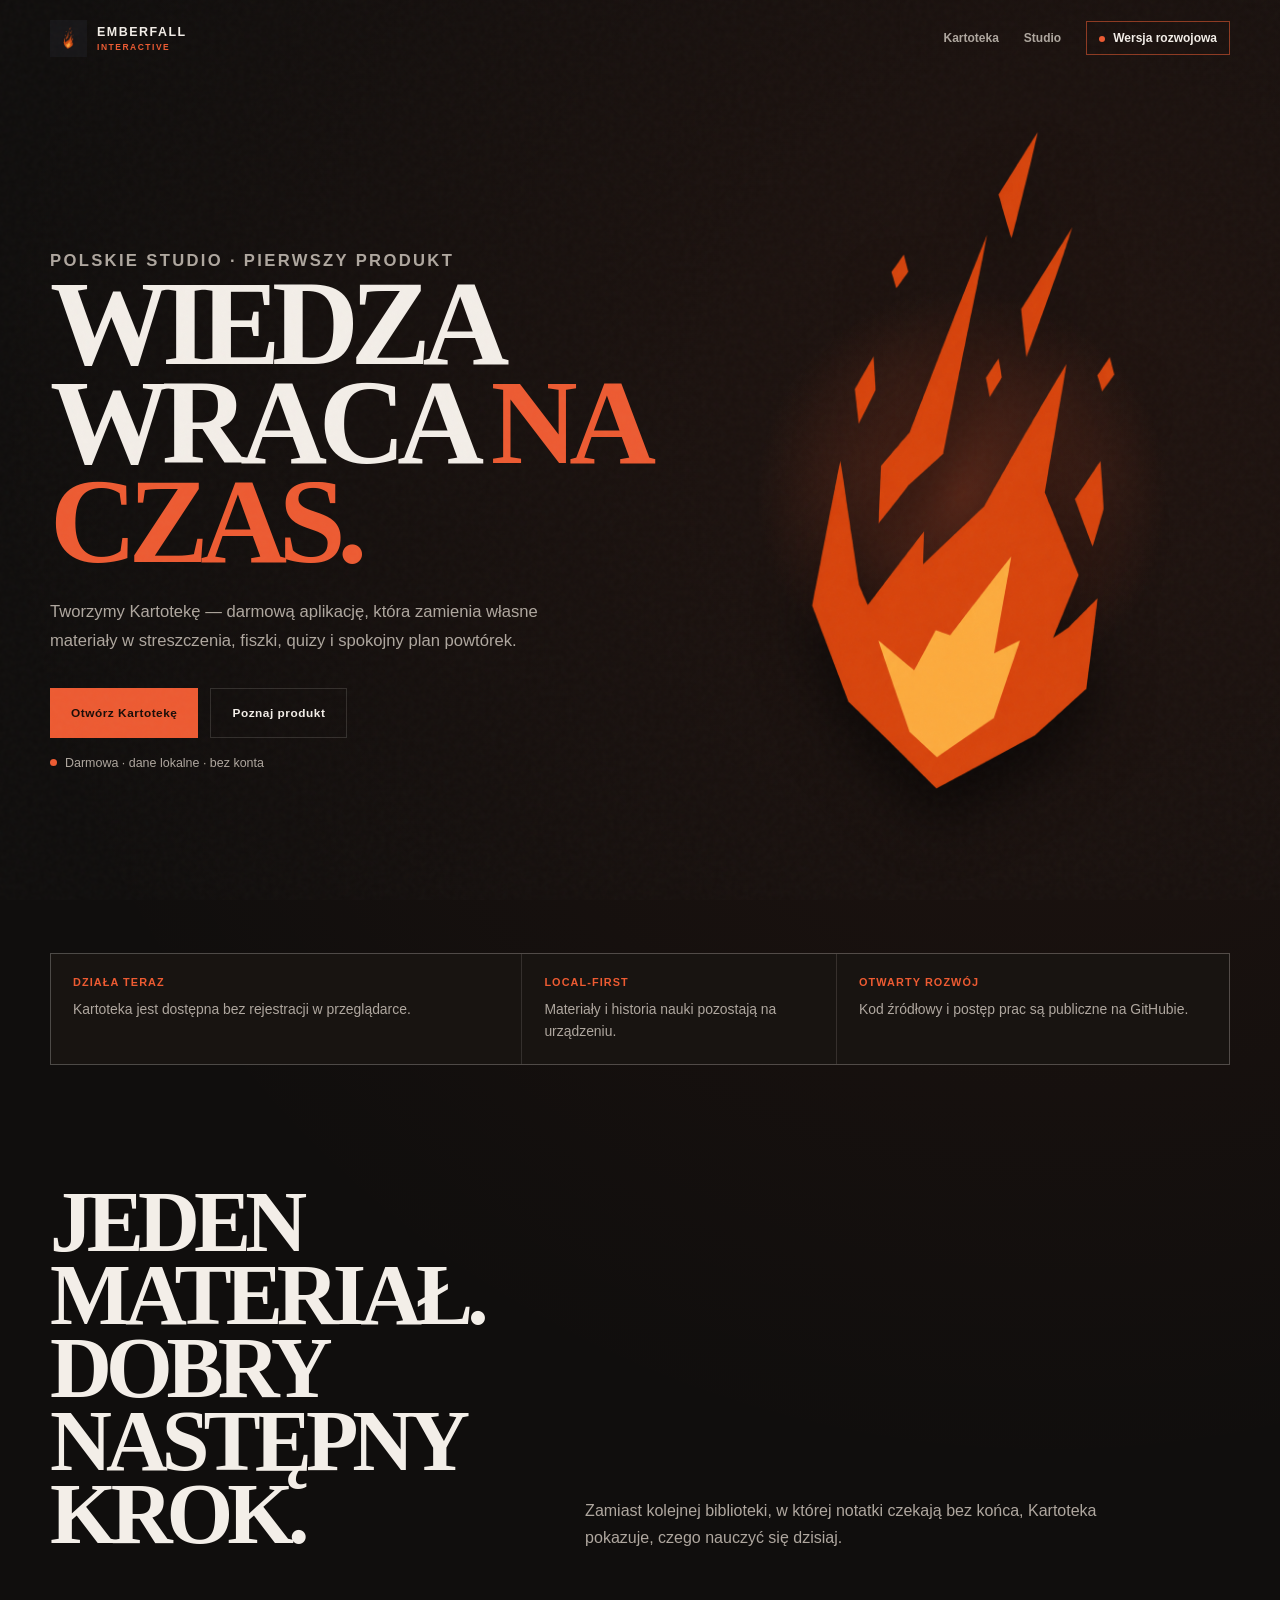
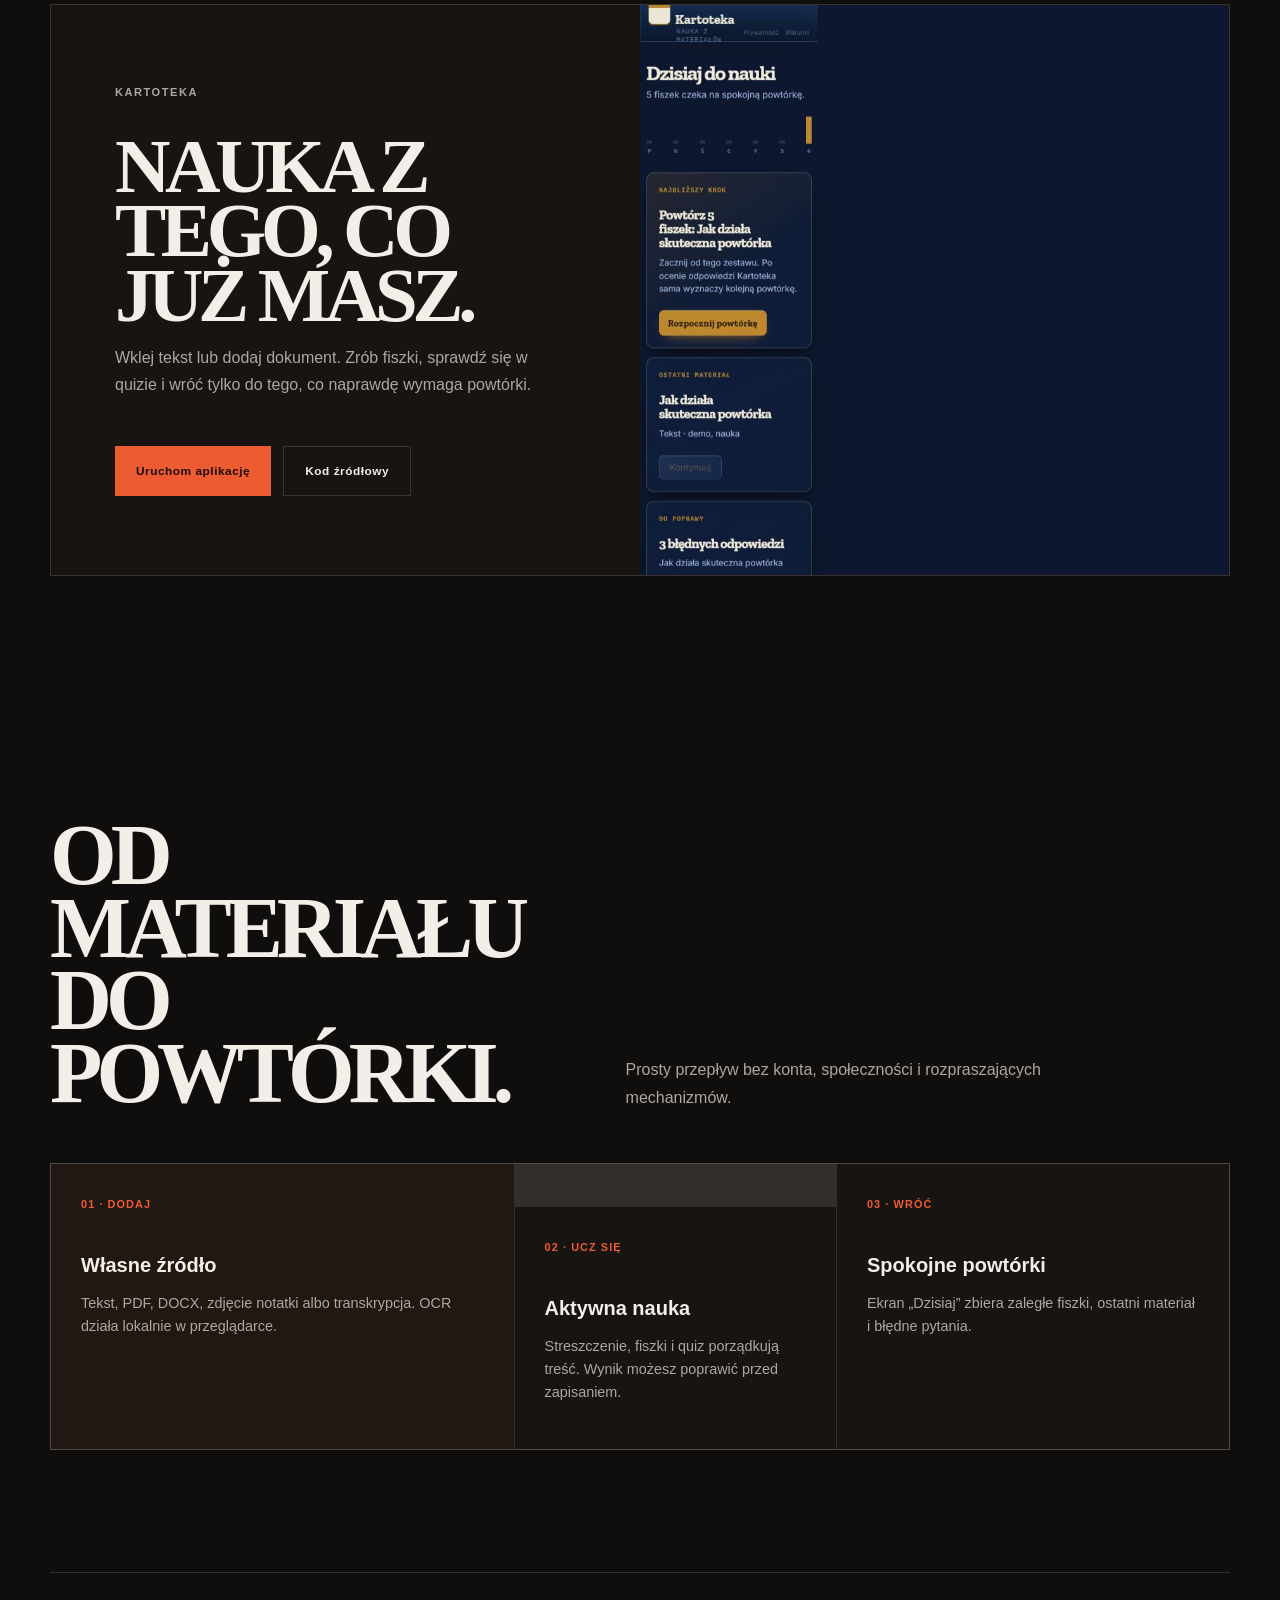
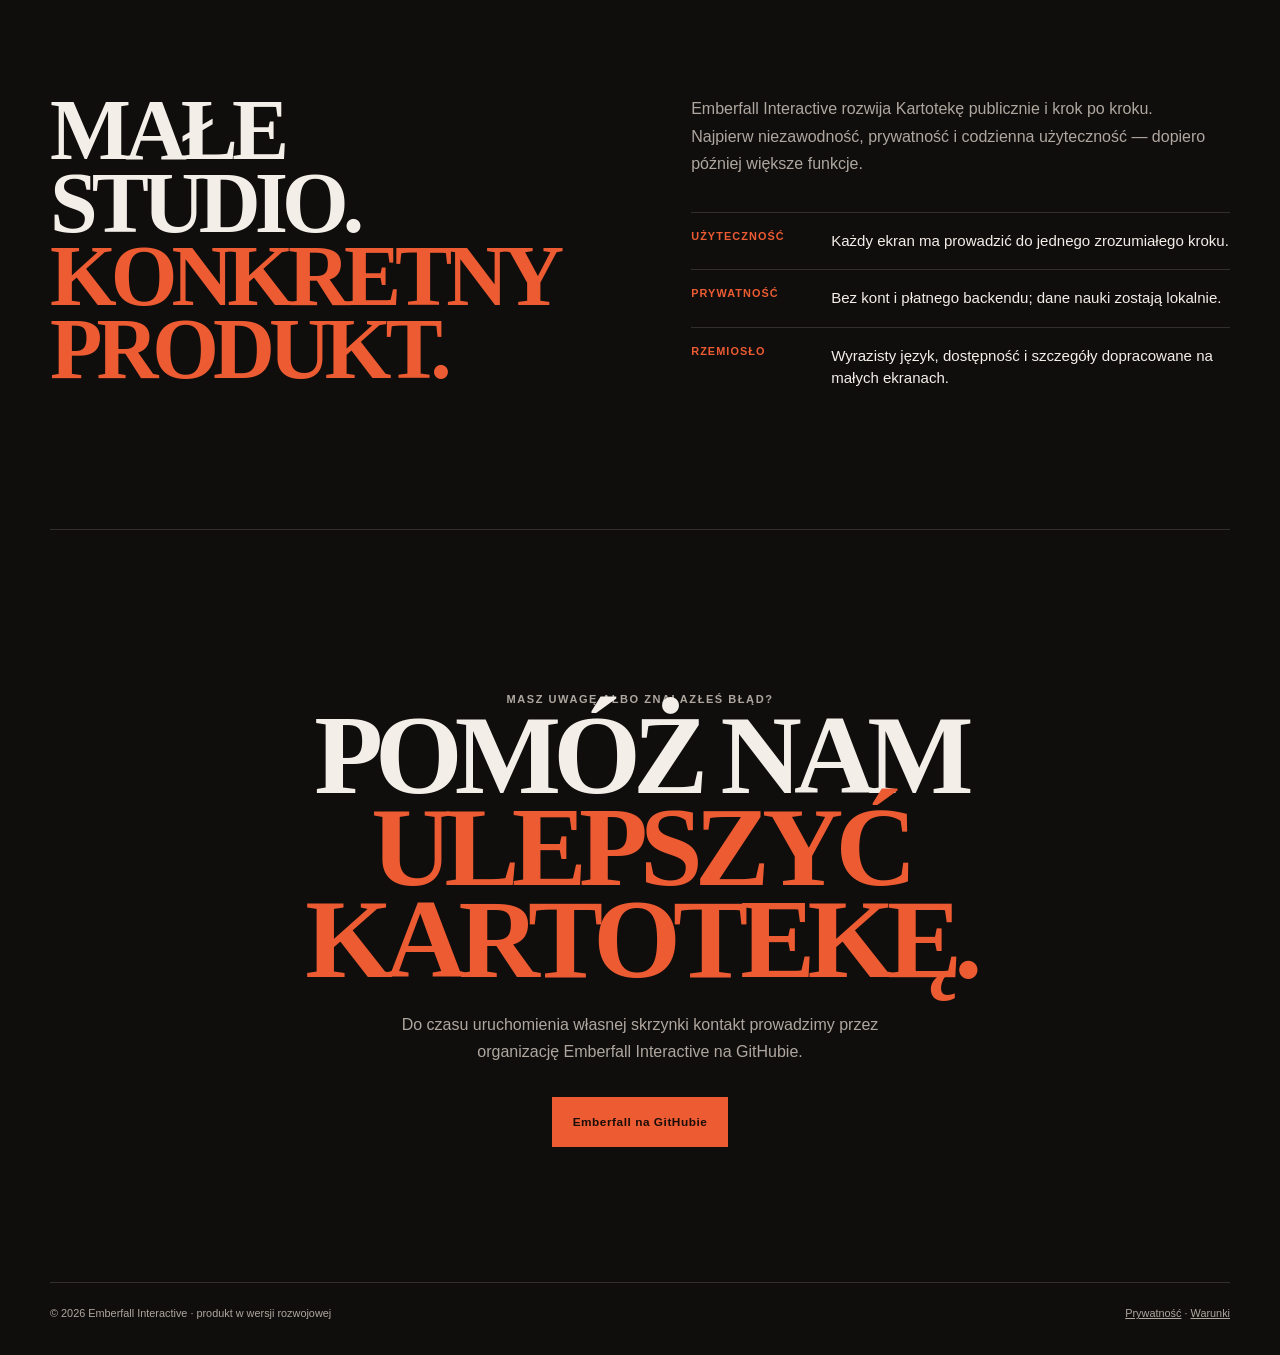
==== commit 1c9cb6d1: "feat: refine product presence and sharing metadata" ====
--- a/index.html
+++ b/index.html
@@ -4,8 +4,9 @@
   <meta charset="utf-8"><meta name="viewport" content="width=device-width,initial-scale=1"><meta name="theme-color" content="#100e0d">
   <meta name="description" content="Emberfall Interactive tworzy Kartotekę — darmową, lokalną aplikację do nauki z własnych materiałów.">
   <link rel="canonical" href="https://emberfall-interactive.vercel.app/">
-  <meta property="og:type" content="website"><meta property="og:locale" content="pl_PL"><meta property="og:site_name" content="Emberfall Interactive"><meta property="og:title" content="Emberfall Interactive — tworzymy Kartotekę"><meta property="og:description" content="Dodaj materiał, ucz się i wracaj do spokojnie zaplanowanych powtórek."><meta property="og:url" content="https://emberfall-interactive.vercel.app/"><meta property="og:image" content="https://emberfall-interactive.vercel.app/assets/kartoteka-dzisiaj.png"><meta name="twitter:card" content="summary_large_image">
+  <meta property="og:type" content="website"><meta property="og:locale" content="pl_PL"><meta property="og:site_name" content="Emberfall Interactive"><meta property="og:title" content="Emberfall Interactive — tworzymy Kartotekę"><meta property="og:description" content="Dodaj materiał, ucz się i wracaj do spokojnie zaplanowanych powtórek."><meta property="og:url" content="https://emberfall-interactive.vercel.app/"><meta property="og:image" content="https://emberfall-interactive.vercel.app/assets/emberfall-kartoteka-og.png"><meta property="og:image:alt" content="Emberfall Interactive i Kartoteka"><meta name="twitter:card" content="summary_large_image"><meta name="twitter:title" content="Emberfall Interactive — tworzymy Kartotekę"><meta name="twitter:description" content="Darmowa aplikacja do nauki z własnych materiałów."><meta name="twitter:image" content="https://emberfall-interactive.vercel.app/assets/emberfall-kartoteka-og.png">
   <title>Emberfall Interactive — twórcy Kartoteki</title><link rel="icon" href="/assets/emberfall-logo-clean.png"><link rel="stylesheet" href="/assets/site.css">
+  <script type="application/ld+json">{"@context":"https://schema.org","@type":"Organization","name":"Emberfall Interactive","url":"https://emberfall-interactive.vercel.app/","logo":"https://emberfall-interactive.vercel.app/assets/emberfall-logo-clean.png","sameAs":["https://github.com/Emberfall-Interactive"]}</script>
 </head>
 <body>
   <a class="skip" href="#main">Przejdź do treści</a>
@@ -14,7 +15,7 @@
     <section class="shell hero"><div><p class="eyebrow">Polskie studio · pierwszy produkt</p><h1>Wiedza<br>wraca <span>na czas.</span></h1><p>Tworzymy Kartotekę — darmową aplikację, która zamienia własne materiały w streszczenia, fiszki, quizy i spokojny plan powtórek.</p><div class="actions"><a class="button" href="https://kartoteka-nine.vercel.app/">Otwórz Kartotekę</a><a class="button secondary" href="/kartoteka.html">Poznaj produkt</a></div><span class="note">Darmowa · dane lokalne · bez konta</span></div><div class="hero-art" aria-hidden="true"><img src="/assets/emberfall-logo-glow.png" alt=""></div></section>
     <div class="shell facts" aria-label="Status produktu"><div class="fact"><strong>Działa teraz</strong><span>Kartoteka jest dostępna bez rejestracji w przeglądarce.</span></div><div class="fact"><strong>Local-first</strong><span>Materiały i historia nauki pozostają na urządzeniu.</span></div><div class="fact"><strong>Otwarty rozwój</strong><span>Kod źródłowy i postęp prac są publiczne na GitHubie.</span></div></div>
     <section class="shell section" id="produkt"><div class="section-head"><h2>Jeden materiał.<br>Dobry następny krok.</h2><p>Zamiast kolejnej biblioteki, w której notatki czekają bez końca, Kartoteka pokazuje, czego nauczyć się dzisiaj.</p></div><article class="product-card"><div class="product-copy"><p class="eyebrow">Kartoteka</p><h3>Nauka z tego, co już masz.</h3><p>Wklej tekst lub dodaj dokument. Zrób fiszki, sprawdź się w quizie i wróć tylko do tego, co naprawdę wymaga powtórki.</p><div class="actions"><a class="button" href="https://kartoteka-nine.vercel.app/">Uruchom aplikację</a><a class="button secondary" href="https://github.com/Emberfall-Interactive/Kartoteka" target="_blank" rel="noreferrer">Kod źródłowy</a></div></div><div class="product-shot"><img src="/assets/kartoteka-dzisiaj.png" alt="Ekran Dzisiaj w aplikacji Kartoteka"></div></article></section>
-    <section class="shell section"><div class="section-head"><h2>Od materiału<br>do powtórki.</h2><p>Prosty przepływ bez konta, społeczności i rozpraszających mechanizmów.</p></div><div class="flow"><article><strong>01 · Dodaj</strong><h3>Własne źródło</h3><p>Tekst, PDF, DOCX, obrazy w dokumentach albo transkrypcja. OCR działa lokalnie w przeglądarce.</p></article><article><strong>02 · Ucz się</strong><h3>Aktywna nauka</h3><p>Streszczenie, fiszki i quiz porządkują treść, ale zawsze możesz poprawić wynik AI.</p></article><article><strong>03 · Wróć</strong><h3>Spokojne powtórki</h3><p>Ekran „Dzisiaj” zbiera zaległe fiszki, ostatni materiał i błędne pytania.</p></article></div></section>
+    <section class="shell section"><div class="section-head"><h2>Od materiału<br>do powtórki.</h2><p>Prosty przepływ bez konta, społeczności i rozpraszających mechanizmów.</p></div><div class="flow"><article><strong>01 · Dodaj</strong><h3>Własne źródło</h3><p>Tekst, PDF, DOCX, zdjęcie notatki albo transkrypcja. OCR działa lokalnie w przeglądarce.</p></article><article><strong>02 · Ucz się</strong><h3>Aktywna nauka</h3><p>Streszczenie, fiszki i quiz porządkują treść. Wynik możesz poprawić przed zapisaniem.</p></article><article><strong>03 · Wróć</strong><h3>Spokojne powtórki</h3><p>Ekran „Dzisiaj” zbiera zaległe fiszki, ostatni materiał i błędne pytania.</p></article></div></section>
     <section class="shell section story" id="studio"><h2>Małe studio.<br><span class="accent">Konkretny produkt.</span></h2><div><p>Emberfall Interactive rozwija Kartotekę publicznie i krok po kroku. Najpierw niezawodność, prywatność i codzienna użyteczność — dopiero później większe funkcje.</p><div class="principles"><div class="principle"><strong>Użyteczność</strong><span>Każdy ekran ma prowadzić do jednego zrozumiałego kroku.</span></div><div class="principle"><strong>Prywatność</strong><span>Bez kont i płatnego backendu; dane nauki zostają lokalnie.</span></div><div class="principle"><strong>Rzemiosło</strong><span>Wyrazisty język, dostępność i szczegóły dopracowane na małych ekranach.</span></div></div></div></section>
     <section class="shell contact"><p class="eyebrow">Masz uwagę albo znalazłeś błąd?</p><h2>Pomóż nam<br><span class="accent">ulepszyć Kartotekę.</span></h2><p>Do czasu uruchomienia własnej skrzynki kontakt prowadzimy przez organizację Emberfall Interactive na GitHubie.</p><div class="actions" style="justify-content:center"><a class="button" href="https://github.com/Emberfall-Interactive">Emberfall na GitHubie</a></div></section>
   </main>
--- a/assets/site.css
+++ b/assets/site.css
@@ -1,2 +1,13 @@
 :root{--bg:#100e0d;--surface:#181411;--surface-2:#211713;--ink:#f3eee8;--muted:#afa79f;--ember:#ed5b32;--ember-soft:#ffb15c;--line:rgba(243,238,232,.14);--display:Impact,"Arial Narrow",Arial,sans-serif;--body:Arial,Helvetica,sans-serif}*{box-sizing:border-box}html{scroll-behavior:smooth}body{margin:0;background:var(--bg);color:var(--ink);font-family:var(--body);overflow-x:hidden}a{color:inherit}.shell{width:min(1180px,calc(100% - 48px));margin-inline:auto}.skip{position:absolute;left:-999px}.skip:focus{left:20px;top:20px;z-index:20;background:var(--ink);color:var(--bg);padding:12px}.header{height:76px;display:flex;align-items:center;justify-content:space-between}.brand{display:flex;align-items:center;gap:10px;text-decoration:none;font-size:.78rem;font-weight:800;letter-spacing:.12em}.brand img{height:37px;width:37px;object-fit:contain}.brand small{display:block;color:var(--ember);font-size:.53rem;letter-spacing:.18em;margin-top:3px}.nav{display:flex;align-items:center;gap:25px}.nav a,.back{color:var(--muted);font-size:.75rem;font-weight:700;text-decoration:none}.nav a:hover,.back:hover{color:var(--ink)}.status{border:1px solid rgba(237,91,50,.55);padding:9px 12px;color:var(--ink)!important}.status:before{content:"";display:inline-block;width:6px;height:6px;background:var(--ember);border-radius:50%;margin-right:8px}.eyebrow{margin:0 0 20px;color:var(--ember);font-size:.69rem;font-weight:800;letter-spacing:.14em;text-transform:uppercase}.hero{min-height:calc(100dvh - 76px);display:grid;grid-template-columns:1.05fr .95fr;gap:52px;align-items:center;padding:44px 0 84px}.hero h1,.display{font:400 clamp(4.2rem,9.4vw,9rem)/.82 var(--display);letter-spacing:-.062em;text-transform:uppercase;margin:0}.hero h1 span,.accent{color:var(--ember)}.hero p{max-width:520px;color:var(--muted);font-size:1.04rem;line-height:1.72;margin:27px 0 0}.actions{display:flex;gap:12px;flex-wrap:wrap;margin-top:32px}.button{display:inline-flex;align-items:center;justify-content:center;min-height:50px;padding:0 21px;background:var(--ember);color:#1b0d08;text-decoration:none;font-size:.74rem;font-weight:800;letter-spacing:.045em;transition:transform .2s,background .2s}.button:hover{background:#ff744a;transform:translateY(-2px)}.button.secondary{background:transparent;color:var(--ink);border:1px solid var(--line)}.button.secondary:hover{background:var(--surface)}.hero-art{position:relative;display:grid;place-items:center;min-height:510px;isolation:isolate}.hero-art:before{content:"";position:absolute;width:80%;aspect-ratio:1;background:radial-gradient(circle,rgba(237,91,50,.3),transparent 68%);z-index:-1}.hero-art img{width:min(100%,500px);filter:drop-shadow(0 34px 28px rgba(0,0,0,.55))}.facts{display:grid;grid-template-columns:repeat(3,1fr);border:1px solid var(--line);background:var(--line);gap:1px;margin-top:-1px}.fact{background:var(--surface);padding:22px}.fact strong{display:block;color:var(--ember);font-size:.68rem;letter-spacing:.1em;text-transform:uppercase}.fact span{display:block;color:var(--muted);font-size:.87rem;line-height:1.55;margin-top:11px}.section{padding:122px 0}.section-head{display:grid;grid-template-columns:.8fr 1.2fr;gap:8vw;align-items:end;margin-bottom:52px}.section-head h2,.story h2{font:400 clamp(3.2rem,6.7vw,6.7rem)/.85 var(--display);letter-spacing:-.058em;text-transform:uppercase;margin:0}.section-head p,.story p{color:var(--muted);line-height:1.72;margin:0;max-width:520px}.product-card{display:grid;grid-template-columns:1fr 1fr;border:1px solid var(--line);background:var(--surface);overflow:hidden}.product-copy{padding:clamp(30px,5vw,68px);display:flex;flex-direction:column;justify-content:center}.product-copy h3{font:400 clamp(3.1rem,6vw,6rem)/.84 var(--display);letter-spacing:-.055em;text-transform:uppercase;margin:13px 0 0}.product-copy p{color:var(--muted);line-height:1.7;max-width:430px}.product-shot{min-height:570px;background:#0d1830;position:relative;overflow:hidden}.product-shot img{width:100%;height:100%;object-fit:cover;object-position:left top}.flow{display:grid;grid-template-columns:repeat(3,1fr);gap:1px;background:var(--line);border:1px solid var(--line)}.flow article{background:var(--surface);padding:30px;min-height:230px}.flow strong{color:var(--ember);font-size:.68rem;letter-spacing:.1em;text-transform:uppercase}.flow h3{font-size:1.25rem;margin:42px 0 10px}.flow p{color:var(--muted);font-size:.9rem;line-height:1.62}.story{border-block:1px solid var(--line);display:grid;grid-template-columns:1fr 1fr;gap:8vw;align-items:start}.principles{margin-top:34px}.principle{border-top:1px solid var(--line);padding:17px 0;display:grid;grid-template-columns:120px 1fr;gap:20px}.principle strong{color:var(--ember);font-size:.68rem;letter-spacing:.1em;text-transform:uppercase}.principle span{font-size:.94rem;line-height:1.5}.contact{text-align:center;padding:135px 0}.contact h2{font:400 clamp(3.8rem,8.8vw,8.7rem)/.82 var(--display);letter-spacing:-.06em;text-transform:uppercase;margin:0}.contact p{max-width:540px;margin:25px auto 0;color:var(--muted);line-height:1.7}.footer{border-top:1px solid var(--line);display:flex;justify-content:space-between;gap:20px;padding:24px 0 36px;color:var(--muted);font-size:.68rem}.gallery{display:grid;grid-template-columns:repeat(2,1fr);gap:18px}.shot{margin:0;border:1px solid var(--line);background:var(--surface);overflow:hidden}.shot img{display:block;width:100%;aspect-ratio:16/10;object-fit:cover;object-position:left top}.shot figcaption{padding:17px 19px;color:var(--muted);font-size:.83rem}.privacy-grid{display:grid;grid-template-columns:repeat(3,1fr);gap:1px;background:var(--line);border:1px solid var(--line)}.privacy-grid article{background:var(--surface);padding:28px}.privacy-grid strong{font-size:.95rem}.privacy-grid p{color:var(--muted);font-size:.88rem;line-height:1.6}.product-hero{min-height:auto;padding-top:62px}.note{display:inline-flex;align-items:center;gap:8px;color:var(--muted);font-size:.78rem;margin-top:18px}.note:before{content:"";width:7px;height:7px;border-radius:50%;background:var(--ember)}:focus-visible{outline:2px solid var(--ember-soft);outline-offset:4px}@media(prefers-reduced-motion:reduce){html{scroll-behavior:auto}.button{transition:none}}@media(max-width:800px){.shell{width:min(100% - 32px,1180px)}.header{height:70px}.nav a:not(.status){display:none}.hero,.product-card,.section-head,.story{grid-template-columns:1fr}.hero{gap:10px;padding:38px 0 62px}.hero h1{font-size:clamp(4rem,21vw,6.4rem)}.hero-art{min-height:330px;grid-row:1}.hero-art img{width:290px}.facts,.flow,.privacy-grid{grid-template-columns:1fr}.fact,.flow article{min-height:0}.section{padding:82px 0}.section-head{gap:25px}.product-shot{min-height:330px;grid-row:1}.gallery{grid-template-columns:1fr}.story{gap:45px}.contact{padding:90px 0}.footer{flex-direction:column}.principle{grid-template-columns:92px 1fr;gap:12px}}
 @media(max-width:800px){.product-hero .hero-art{min-height:230px}}
+
+/* Emberfall's editorial layer: retains the ember palette while breaking the uniform card rhythm. */
+:root{--display:Georgia,"Times New Roman",serif}
+body{background:radial-gradient(circle at 82% 9%,rgba(237,91,50,.075),transparent 25%),var(--bg)}
+body:before{content:"";position:fixed;inset:0;pointer-events:none;opacity:.035;background-image:url("data:image/svg+xml,%3Csvg viewBox='0 0 180 180' xmlns='http://www.w3.org/2000/svg'%3E%3Cfilter id='n'%3E%3CfeTurbulence type='fractalNoise' baseFrequency='.85' numOctaves='2' stitchTiles='stitch'/%3E%3C/filter%3E%3Crect width='100%25' height='100%25' filter='url(%23n)' opacity='.8'/%3E%3C/svg%3E");z-index:4}
+.hero h1,.display,.section-head h2,.story h2,.product-copy h3,.contact h2{font-weight:700;letter-spacing:-.07em}
+.facts{grid-template-columns:1.2fr .8fr 1fr}
+.flow{grid-template-columns:1.18fr .82fr 1fr}
+.flow article:first-child{background:var(--surface-2);min-height:285px}
+.flow article:nth-child(2){align-self:end}
+@media(max-width:800px){.facts,.flow{grid-template-columns:1fr}.flow article:first-child{min-height:0}.flow article:nth-child(2){align-self:stretch}}
